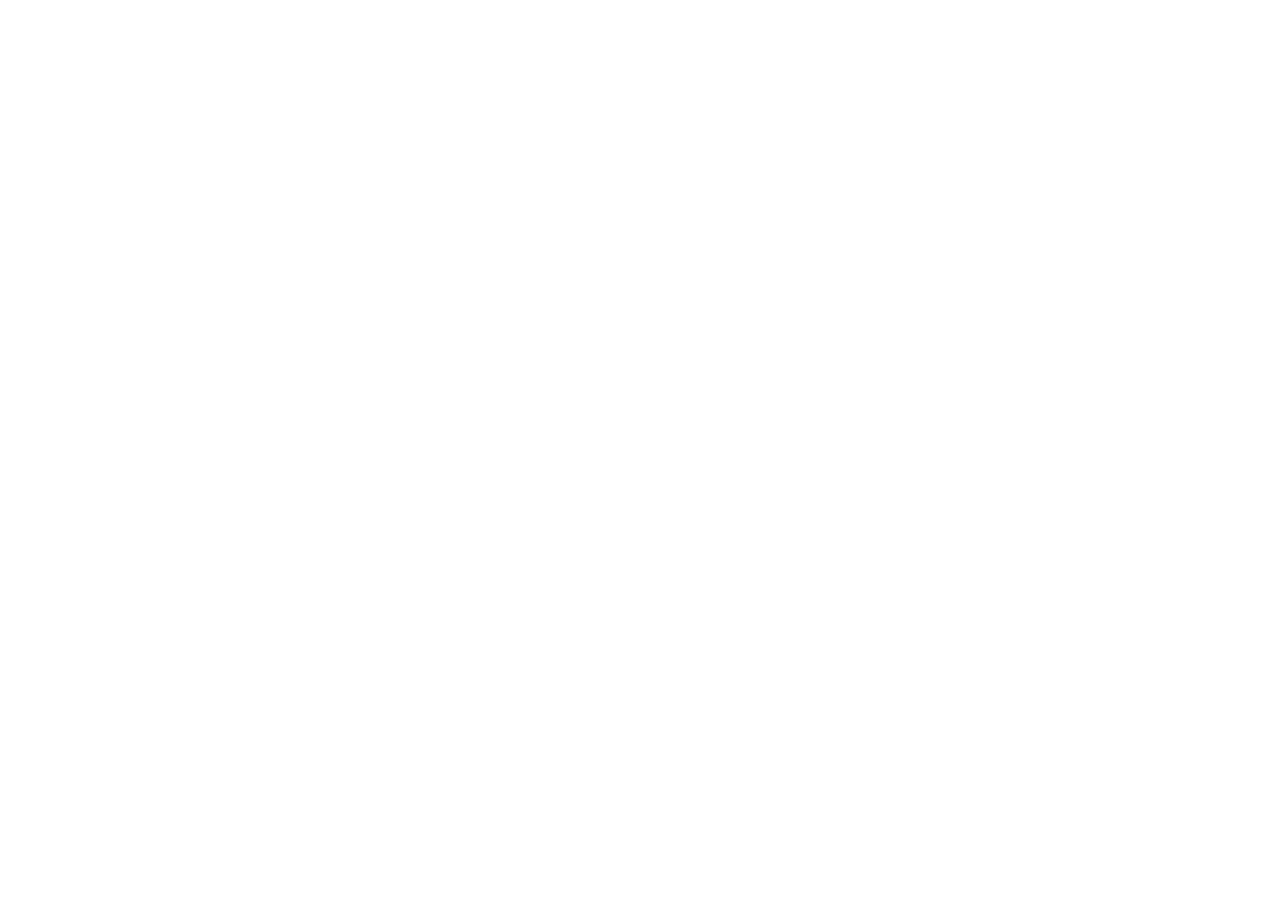
==== index.html @ 5a8f2310 "Add resource" ====
<!DOCTYPE html>
<html>
  <head>
    <title>Simple Map</title>
    <meta name="viewport" content="initial-scale=1.0">
    <meta charset="utf-8">
      <script src="js/map.js"></script>
      <link rel="stylesheet" href="css/index.css">
  </head>
  <body>
    <div id="map"></div>
    <script>
      var map;
      function initMap() {
        map = new google.maps.Map(document.getElementById('map'), {
          center: {lat: -34.397, lng: 150.644},
          zoom: 8
        });
      }
    </script>
    <script src="https://maps.googleapis.com/maps/api/js?key=AIzaSyC82bY4oVrgGikcPnihB7L_Y3M46egyhnU&callback=initMap"
    async defer></script>
  </body>
</html>
---- css/index.css ----
#map {
         height: 60%;
     }

     /* Optional: Makes the sample page fill the window. */
     html,
     body {
         height: 100%;
         margin: 0;
         padding: 0;
     }


     * {
         box-sizing: border-box;
     }

     .header {
         border: 1px solid red;
         padding: 15px;
     }

     .row::after {
         content: "";
         clear: both;
         display: table;
     }

     [class*="col-"] {
         float: left;
         padding: 15px;
     }

     .col-1 {
         width: 8.33%;
     }

     .col-2 {
         width: 16.66%;
     }

     .col-3 {
         width: 25%;
     }

     .col-4 {
         width: 33.33%;
     }

     .col-5 {
         width: 41.66%;
     }

     .col-6 {
         width: 50%;
     }

     .col-7 {
         width: 58.33%;
     }

     .col-8 {
         width: 66.66%;
     }

     .col-9 {
         width: 75%;
     }

     .col-10 {
         width: 83.33%;
     }

     .col-11 {
         width: 91.66%;
     }

     .col-12 {
         width: 100%;
     }
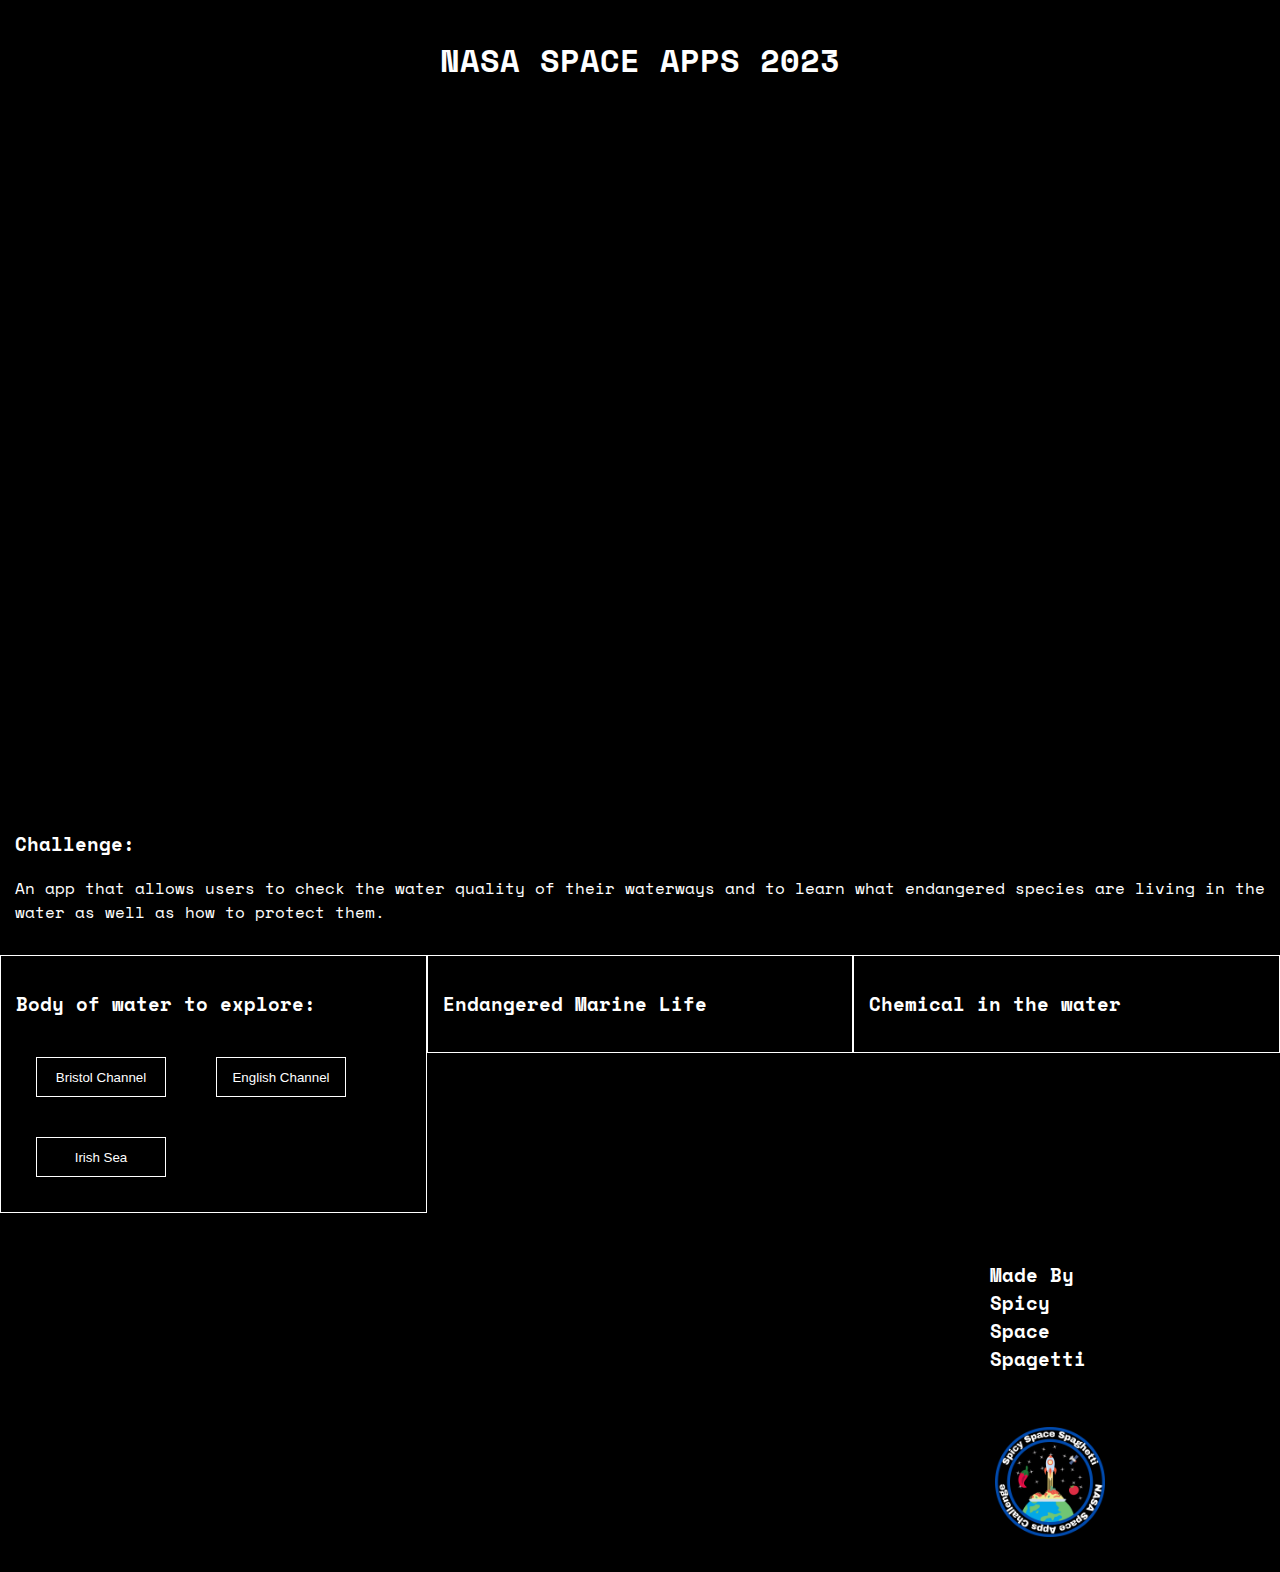
==== commit 132ed877: "Working version of the map" ====
--- a/index.html
+++ b/index.html
@@ -1,24 +1,71 @@
 <!DOCTYPE html>
 <html>
-  <head>
-    <title>Simple Map</title>
-    <meta name="viewport" content="initial-scale=1.0">
+
+<head>
     <meta charset="utf-8">
-      <script src="js/map.js"></script>
-      <link rel="stylesheet" href="css/index.css">
-  </head>
-  <body>
-    <div id="map"></div>
-    <script>
-      var map;
-      function initMap() {
-        map = new google.maps.Map(document.getElementById('map'), {
-          center: {lat: -34.397, lng: 150.644},
-          zoom: 8
-        });
-      }
-    </script>
-    <script src="https://maps.googleapis.com/maps/api/js?key=AIzaSyC82bY4oVrgGikcPnihB7L_Y3M46egyhnU&callback=initMap"
-    async defer></script>
-  </body>
-</html>+    <title>Display a map on a webpage</title>
+    <meta name="viewport" content="initial-scale=1,maximum-scale=1,user-scalable=no">
+    <link href="https://api.mapbox.com/mapbox-gl-js/v2.14.1/mapbox-gl.css" rel="stylesheet">
+
+    <link rel="stylesheet" href="css/index.css">
+    <script src="https://api.mapbox.com/mapbox-gl-js/v2.14.1/mapbox-gl.js"></script>
+    <link rel="preconnect" href="https://fonts.googleapis.com">
+    <link rel="preconnect" href="https://fonts.gstatic.com" crossorigin>
+    <link href="https://fonts.googleapis.com/css2?family=Roboto:wght@100&family=Space+Mono&display=swap" rel="stylesheet">
+    <script src="js/map.js"></script>
+</head>
+
+<body>
+    <div class="row">
+        <div class="col-12">
+            <h1 style="text-align: center;">NASA SPACE APPS 2023 </h1>
+        </div>
+    </div>
+    <div id="map-container">
+        <div id="map">
+        </div>
+    </div>
+
+
+    <div class="row">
+
+        <div class="col-12">
+            <h3>Challenge:</h3>
+            <p>An app that allows users to check the water quality of their waterways and to learn what endangered species are living in the water as well as how to protect them. </p>
+        </div>
+
+
+    </div>
+
+
+    <div class="row">
+
+        <div class="col-4" style="border: solid white 1px;">
+            <h3>Body of water to explore: </h3>
+            <button class="custom-btn btn-3"><span>Bristol Channel</span></button>
+            <button class="custom-btn btn-3"><span>English Channel</span></button>
+            <button class="custom-btn btn-3"><span>Irish Sea</span></button>
+        </div>
+        <div class="col-4" style="border: solid white 1px;">
+            <h3>Endangered Marine Life</h3>
+            <ul>
+            </ul>
+        </div>
+        <div class="col-4" style="border: solid white 1px;">
+            <h3>Chemical in the water</h3>
+        </div>
+    </div>
+
+
+
+    <div class="row">
+        <div class="col-3" style="float: right">
+            <div class="col-6">
+                <h3>Made By<br>Spicy Space Spagetti</h3>
+            </div>
+            <img class="col-6" style="height:150px; width:150px;padding:20px" src="img/spicy.png">
+        </div>
+    </div>
+</body>
+
+</html>
--- a/css/index.css
+++ b/css/index.css
@@ -1,80 +1,179 @@
-     #map {
-         height: 60%;
-     }
+#map-container {
+    position: relative;
+    height: 75%;
+    width: 100%;
+}
 
-     /* Optional: Makes the sample page fill the window. */
-     html,
-     body {
-         height: 100%;
-         margin: 0;
-         padding: 0;
-     }
+#map {
+    position: relative;
+    height: inherit;
+    width: inherit;
+}
+
+/* Optional: Makes the sample page fill the window. */
+html,
+body {
+    height: 100%;
+    margin: 0;
+    padding: 0;
+    background-color: black;
+    color: white;
+    font-family: 'Roboto', sans-serif;
+    font-family: 'Space Mono', monospace;
+
+}
 
 
-     * {
-         box-sizing: border-box;
-     }
+* {
+    box-sizing: border-box;
+}
 
-     .header {
-         border: 1px solid red;
-         padding: 15px;
-     }
+.header {
+    border: 1px solid red;
+    padding: 15px;
+}
 
-     .row::after {
-         content: "";
-         clear: both;
-         display: table;
-     }
+.row::after {
+    content: "";
+    clear: both;
+    display: table;
+}
 
-     [class*="col-"] {
-         float: left;
-         padding: 15px;
-     }
+[class*="col-"] {
+    float: left;
+    padding: 15px;
+}
 
-     .col-1 {
-         width: 8.33%;
-     }
+.col-1 {
+    width: 8.33%;
+}
 
-     .col-2 {
-         width: 16.66%;
-     }
+.col-2 {
+    width: 16.66%;
+}
 
-     .col-3 {
-         width: 25%;
-     }
+.col-3 {
+    width: 25%;
+}
 
-     .col-4 {
-         width: 33.33%;
-     }
+.col-4 {
+    width: 33.33%;
+}
 
-     .col-5 {
-         width: 41.66%;
-     }
+.col-5 {
+    width: 41.66%;
+}
 
-     .col-6 {
-         width: 50%;
-     }
+.col-6 {
+    width: 50%;
+}
 
-     .col-7 {
-         width: 58.33%;
-     }
+.col-7 {
+    width: 58.33%;
+}
 
-     .col-8 {
-         width: 66.66%;
-     }
+.col-8 {
+    width: 66.66%;
+}
 
-     .col-9 {
-         width: 75%;
-     }
+.col-9 {
+    width: 75%;
+}
 
-     .col-10 {
-         width: 83.33%;
-     }
+.col-10 {
+    width: 83.33%;
+}
 
-     .col-11 {
-         width: 91.66%;
-     }
+.col-11 {
+    width: 91.66%;
+}
 
-     .col-12 {
-         width: 100%;
-     }
+.col-12 {
+    width: 100%;
+}
+
+
+
+button {
+  margin: 20px;
+  outline: none;
+}
+.custom-btn {
+  width: 130px;
+  height: 40px;
+  padding: 10px 25px;
+  border: 2px solid #000;
+  font-family: 'Lato', sans-serif;
+  font-weight: 500;
+  background: transparent;
+  cursor: pointer;
+  transition: all 0.3s ease;
+  position: relative;
+  display: inline-block;
+  color:  white;
+}
+
+
+
+/* 3 */
+.btn-3 {
+  line-height: 39px;
+  padding: 0;
+  border: solid 1px white;
+}
+.btn-3:hover{
+  background: transparent;
+  color: blue;
+}
+.btn-3 span {
+  position: relative;
+  display: block;
+  width: 100%;
+  height: 100%;
+}
+.btn-3:before,
+.btn-3:after {
+  position: absolute;
+  content: "";
+  left: 0;
+  top: 0;
+  background: #000;
+  transition: all 0.3s ease;
+}
+.btn-3:before {
+  height: 0%;
+  width: 2px;
+}
+.btn-3:after {
+  width: 0%;
+  height: 2px;
+}
+.btn-3:hover:before {
+  height: 100%;
+}
+.btn-3:hover:after {
+  width: 100%;
+}
+.btn-3 span:before,
+.btn-3 span:after {
+  position: absolute;
+  content: "";
+  right: 0;
+  bottom: 0;
+  background: #000;
+  transition: all 0.3s ease;
+}
+.btn-3 span:before {
+  width: 2px;
+  height: 0%;
+}
+.btn-3 span:after {
+  width: 0%;
+  height: 2px;
+}
+.btn-3 span:hover:before {
+  height: 100%;
+}
+.btn-3 span:hover:after {
+  width: 100%;
+}
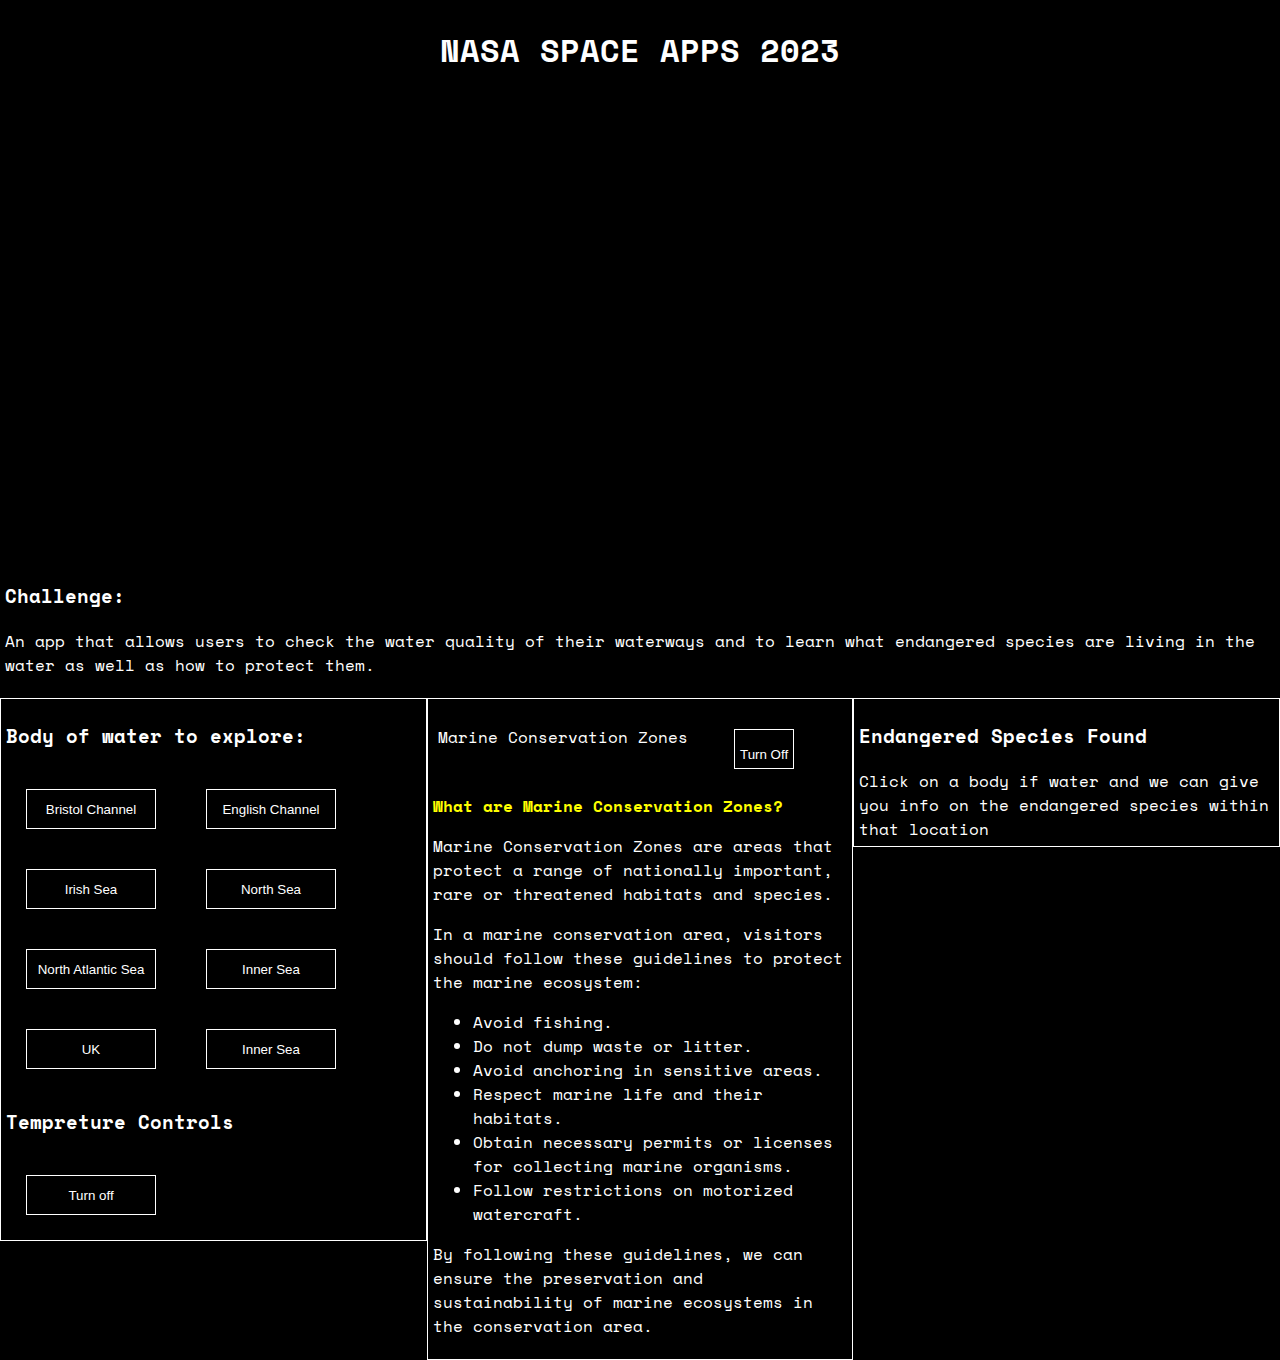
==== commit a92d3356: "Working version of the map" ====
--- a/index.html
+++ b/index.html
@@ -25,47 +25,76 @@
         <div id="map">
         </div>
     </div>
+    <div class="row">
+        <div class="col-12" style="margin-bottom: -40px;">
+            <div class="col-4">
 
+            </div>
+            <div class="col-4">
+                <h3 class="col-6" id="long"></h3>
+                <h3 class="col-6" id="lat"></h3>
+            </div>
+            <div class="col-4">
 
+            </div>
+        </div>
+
+    </div>
     <div class="row">
-
         <div class="col-12">
             <h3>Challenge:</h3>
             <p>An app that allows users to check the water quality of their waterways and to learn what endangered species are living in the water as well as how to protect them. </p>
         </div>
+    </div>
+    <div class="row">
+        <div class="col-4" style="border: solid white 1px;">
+            <h3>Body of water to explore: </h3>
+            <button class="custom-btn btn-3" id="bristolBtn"><span>Bristol Channel</span></button>
+            <button class="custom-btn btn-3" id="engChBtn"><span>English Channel</span></button>
+            <button class="custom-btn btn-3" id="irishBtn"><span>Irish Sea</span></button>
+            <button class="custom-btn btn-3" id="northBtn"><span>North Sea</span></button>
+            <button class="custom-btn btn-3" id="northABtn"><span>North Atlantic Sea</span></button>
+            <button class="custom-btn btn-3" id="innerSBtn"><span>Inner Sea</span></button>
+
+            <button class="custom-btn btn-3" ><span>UK
+                
+                </span></button>
+             <button class="custom-btn btn-3" ><span>Inner Sea</span></button>
+             <button class="custom-btn btn-3" style="display:none;"><span>Celtic Sea</span></button>
+            
+            <h3>Tempreture Controls</h3>
+            <button class="custom-btn btn-3" id="tempBtn"><span>Turn off</span></button>
+        </div>
+        <div class="col-4" style="border: solid white 1px;">
+            <p class="col-8">Marine Conservation Zones</p>
+            <div class="col-4"> <button style="width:auto;padding: 5px;" class="custom-btn btn-3" id="showMBtn">Turn Off</button></div>
 
 
-    </div>
+            <p style="color:yellow;"><b>What are Marine Conservation Zones?</b></p>
+            <p>Marine Conservation Zones are areas that protect a range of nationally important, rare or threatened habitats and species.</p>
 
 
-    <div class="row">
+            <p>In a marine conservation area, visitors should follow these guidelines to protect the marine ecosystem:</p>
+            <ul>
+                <li>Avoid fishing.</li>
+                <li>Do not dump waste or litter.</li>
+                <li>Avoid anchoring in sensitive areas.</li>
+                <li>Respect marine life and their habitats.</li>
+                <li>Obtain necessary permits or licenses for collecting marine organisms.</li>
+                <li>Follow restrictions on motorized watercraft.</li>
+            </ul>
+            <p>By following these guidelines, we can ensure the preservation and sustainability of marine ecosystems in the conservation area.</p>
 
-        <div class="col-4" style="border: solid white 1px;">
-            <h3>Body of water to explore: </h3>
-            <button class="custom-btn btn-3"><span>Bristol Channel</span></button>
-            <button class="custom-btn btn-3"><span>English Channel</span></button>
-            <button class="custom-btn btn-3"><span>Irish Sea</span></button>
         </div>
         <div class="col-4" style="border: solid white 1px;">
-            <h3>Endangered Marine Life</h3>
-            <ul>
-            </ul>
-        </div>
-        <div class="col-4" style="border: solid white 1px;">
-            <h3>Chemical in the water</h3>
+            <h3>Endangered Species Found</h3>
+            <div id="info">Click on a body if water and we can give you info on the endangered species within that location</div>
         </div>
     </div>
 
 
 
-    <div class="row">
-        <div class="col-3" style="float: right">
-            <div class="col-6">
-                <h3>Made By<br>Spicy Space Spagetti</h3>
-            </div>
-            <img class="col-6" style="height:150px; width:150px;padding:20px" src="img/spicy.png">
-        </div>
-    </div>
+
 </body>
 
 </html>
--- a/css/index.css
+++ b/css/index.css
@@ -1,14 +1,23 @@
 #map-container {
     position: relative;
-    height: 75%;
+    height: 70%;
     width: 100%;
+    margin-bottom: -200px;
 }
+
 
 #map {
     position: relative;
     height: inherit;
     width: inherit;
 }
+
+.mapboxgl-popup {
+     font-family: 'Roboto', sans-serif;
+    font-family: 'Space Mono', monospace;
+    color:black;
+}
+
 
 /* Optional: Makes the sample page fill the window. */
 html,
@@ -28,11 +37,6 @@
     box-sizing: border-box;
 }
 
-.header {
-    border: 1px solid red;
-    padding: 15px;
-}
-
 .row::after {
     content: "";
     clear: both;
@@ -41,7 +45,7 @@
 
 [class*="col-"] {
     float: left;
-    padding: 15px;
+    padding: 5px;
 }
 
 .col-1 {
@@ -95,85 +99,98 @@
 
 
 button {
-  margin: 20px;
-  outline: none;
+    margin: 20px;
+    outline: none;
 }
+
 .custom-btn {
-  width: 130px;
-  height: 40px;
-  padding: 10px 25px;
-  border: 2px solid #000;
-  font-family: 'Lato', sans-serif;
-  font-weight: 500;
-  background: transparent;
-  cursor: pointer;
-  transition: all 0.3s ease;
-  position: relative;
-  display: inline-block;
-  color:  white;
+    width: 130px;
+    height: 40px;
+    padding: 10px 25px;
+    border: 2px solid #000;
+    font-family: 'Lato', sans-serif;
+    font-weight: 500;
+    background: transparent;
+    cursor: pointer;
+    transition: all 0.3s ease;
+    position: relative;
+    display: inline-block;
+    color: white;
 }
 
 
 
 /* 3 */
 .btn-3 {
-  line-height: 39px;
-  padding: 0;
-  border: solid 1px white;
+    line-height: 39px;
+    padding: 0;
+    border: solid 1px white;
 }
-.btn-3:hover{
-  background: transparent;
-  color: blue;
+
+.btn-3:hover {
+    background: transparent;
+    color: yellow;
 }
+
 .btn-3 span {
-  position: relative;
-  display: block;
-  width: 100%;
-  height: 100%;
+    position: relative;
+    display: block;
+    width: 100%;
+    height: 100%;
 }
+
 .btn-3:before,
 .btn-3:after {
-  position: absolute;
-  content: "";
-  left: 0;
-  top: 0;
-  background: #000;
-  transition: all 0.3s ease;
+    position: absolute;
+    content: "";
+    left: 0;
+    top: 0;
+    background: #000;
+    transition: all 0.3s ease;
 }
+
 .btn-3:before {
-  height: 0%;
-  width: 2px;
+    height: 0%;
+    width: 2px;
 }
+
 .btn-3:after {
-  width: 0%;
-  height: 2px;
+    width: 0%;
+    height: 2px;
 }
+
 .btn-3:hover:before {
-  height: 100%;
+    height: 100%;
 }
+
 .btn-3:hover:after {
-  width: 100%;
+    width: 100%;
 }
+
 .btn-3 span:before,
 .btn-3 span:after {
-  position: absolute;
-  content: "";
-  right: 0;
-  bottom: 0;
-  background: #000;
-  transition: all 0.3s ease;
+    position: absolute;
+    content: "";
+    right: 0;
+    bottom: 0;
+    background: #000;
+    transition: all 0.3s ease;
 }
+
 .btn-3 span:before {
-  width: 2px;
-  height: 0%;
+    width: 2px;
+    height: 0%;
 }
+
 .btn-3 span:after {
-  width: 0%;
-  height: 2px;
+    width: 0%;
+    height: 2px;
 }
+
 .btn-3 span:hover:before {
-  height: 100%;
+    height: 100%;
 }
+
 .btn-3 span:hover:after {
-  width: 100%;
+    width: 100%;
 }
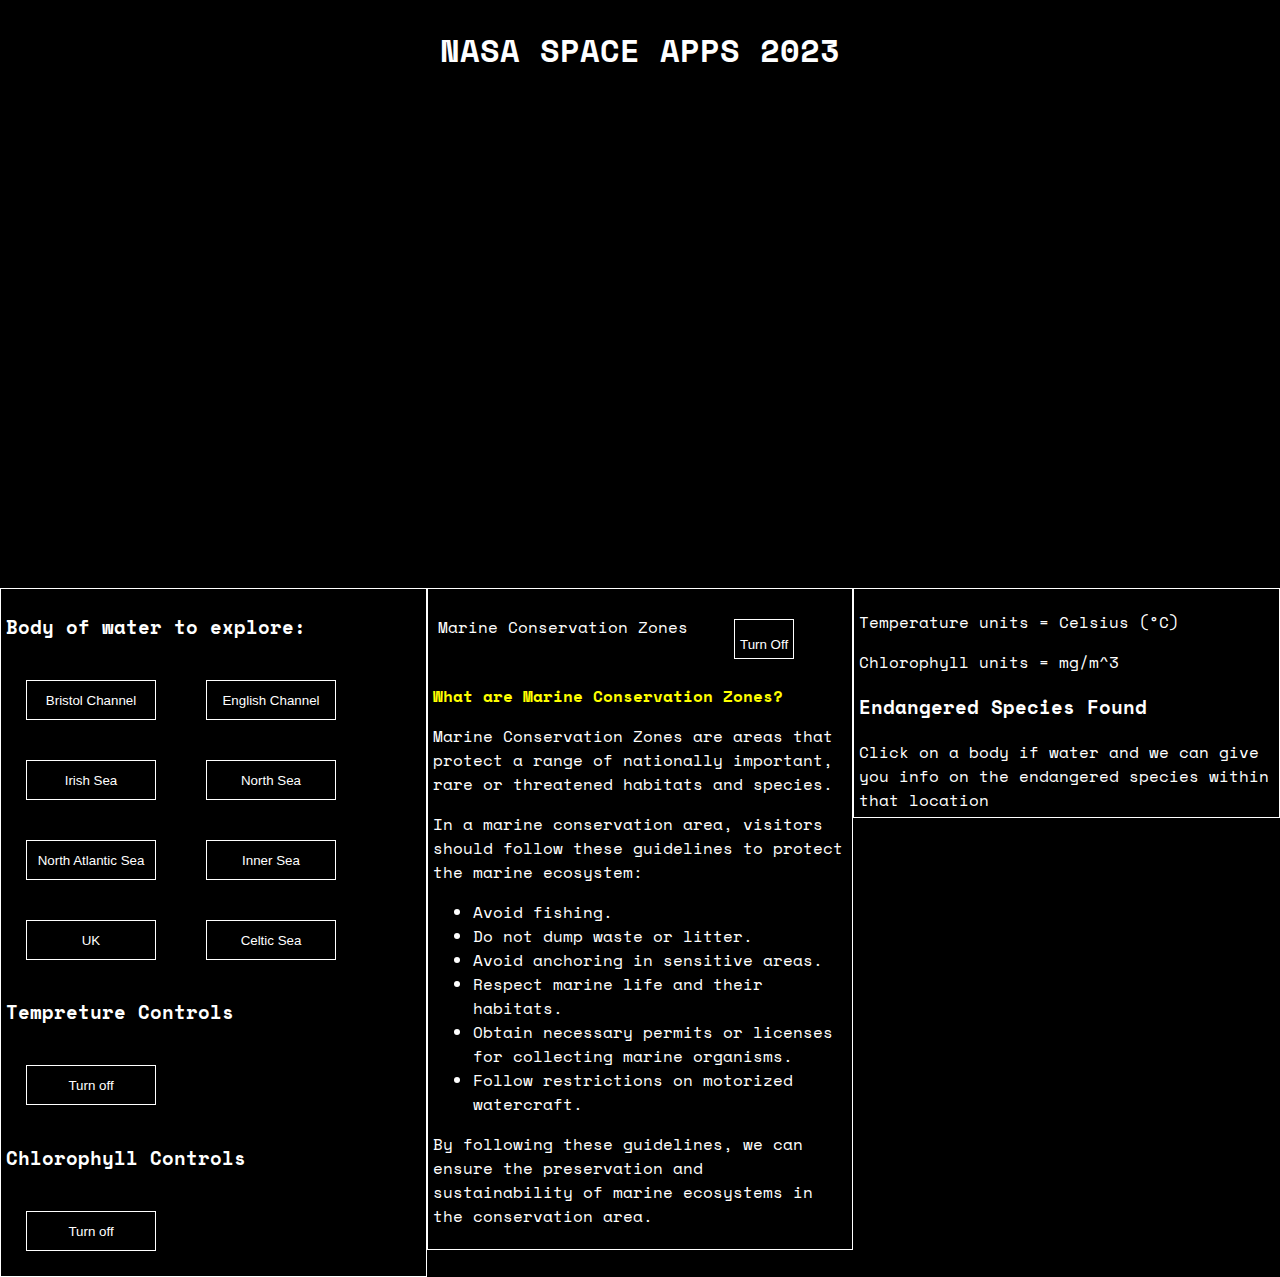
==== commit 548f3e15: "Working version of the map" ====
--- a/index.html
+++ b/index.html
@@ -3,7 +3,7 @@
 
 <head>
     <meta charset="utf-8">
-    <title>Display a map on a webpage</title>
+    <title>NASA Space App 2023</title>
     <meta name="viewport" content="initial-scale=1,maximum-scale=1,user-scalable=no">
     <link href="https://api.mapbox.com/mapbox-gl-js/v2.14.1/mapbox-gl.css" rel="stylesheet">
 
@@ -18,7 +18,7 @@
 <body>
     <div class="row">
         <div class="col-12">
-            <h1 style="text-align: center;">NASA SPACE APPS 2023 </h1>
+            <h1 style="text-align: center;">NASA SPACE APPS 2023</h1>
         </div>
     </div>
     <div id="map-container">
@@ -26,7 +26,7 @@
         </div>
     </div>
     <div class="row">
-        <div class="col-12" style="margin-bottom: -40px;">
+        <div class="col-12" style="margin-bottom: -10px;">
             <div class="col-4">
 
             </div>
@@ -41,12 +41,6 @@
 
     </div>
     <div class="row">
-        <div class="col-12">
-            <h3>Challenge:</h3>
-            <p>An app that allows users to check the water quality of their waterways and to learn what endangered species are living in the water as well as how to protect them. </p>
-        </div>
-    </div>
-    <div class="row">
         <div class="col-4" style="border: solid white 1px;">
             <h3>Body of water to explore: </h3>
             <button class="custom-btn btn-3" id="bristolBtn"><span>Bristol Channel</span></button>
@@ -59,11 +53,13 @@
             <button class="custom-btn btn-3" ><span>UK
                 
                 </span></button>
-             <button class="custom-btn btn-3" ><span>Inner Sea</span></button>
-             <button class="custom-btn btn-3" style="display:none;"><span>Celtic Sea</span></button>
+             <button class="custom-btn btn-3" id="celticBtn" ><span>Celtic Sea</span></button>
             
             <h3>Tempreture Controls</h3>
             <button class="custom-btn btn-3" id="tempBtn"><span>Turn off</span></button>
+            
+            <h3>Chlorophyll Controls</h3>
+            <button class="custom-btn btn-3" id="chlorBtn"><span>Turn off</span></button>
         </div>
         <div class="col-4" style="border: solid white 1px;">
             <p class="col-8">Marine Conservation Zones</p>
@@ -87,8 +83,11 @@
 
         </div>
         <div class="col-4" style="border: solid white 1px;">
+            <p>Temperature units = Celsius (°C) </p>
+            <p>Chlorophyll units = mg/m^3 </p>
+            
             <h3>Endangered Species Found</h3>
-            <div id="info">Click on a body if water and we can give you info on the endangered species within that location</div>
+            <div id="info" style="word-wrap: break-word;">Click on a body if water and we can give you info on the endangered species within that location</div>
         </div>
     </div>
 
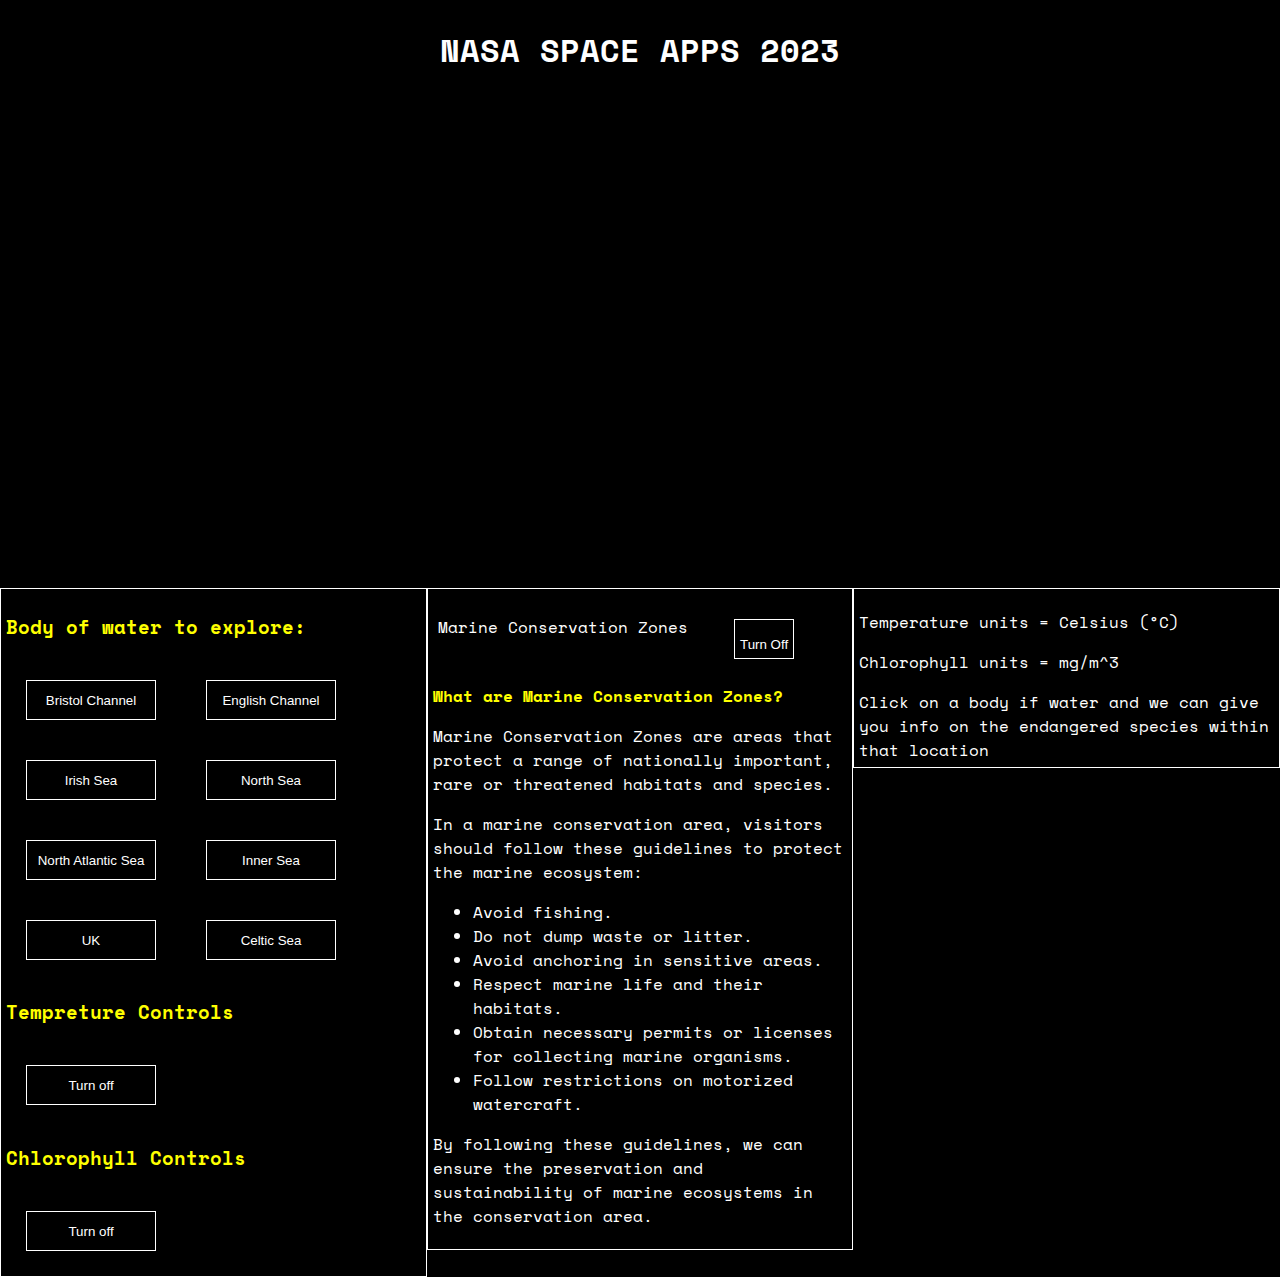
==== commit d3360919: "Working version of the map" ====
--- a/index.html
+++ b/index.html
@@ -50,7 +50,7 @@
             <button class="custom-btn btn-3" id="northABtn"><span>North Atlantic Sea</span></button>
             <button class="custom-btn btn-3" id="innerSBtn"><span>Inner Sea</span></button>
 
-            <button class="custom-btn btn-3" ><span>UK
+            <button class="custom-btn btn-3" id="ukBtn"><span>UK
                 
                 </span></button>
              <button class="custom-btn btn-3" id="celticBtn" ><span>Celtic Sea</span></button>
@@ -85,8 +85,6 @@
         <div class="col-4" style="border: solid white 1px;">
             <p>Temperature units = Celsius (°C) </p>
             <p>Chlorophyll units = mg/m^3 </p>
-            
-            <h3>Endangered Species Found</h3>
             <div id="info" style="word-wrap: break-word;">Click on a body if water and we can give you info on the endangered species within that location</div>
         </div>
     </div>
--- a/css/index.css
+++ b/css/index.css
@@ -5,6 +5,9 @@
     margin-bottom: -200px;
 }
 
+h3{
+    color:yellow;
+}
 
 #map {
     position: relative;
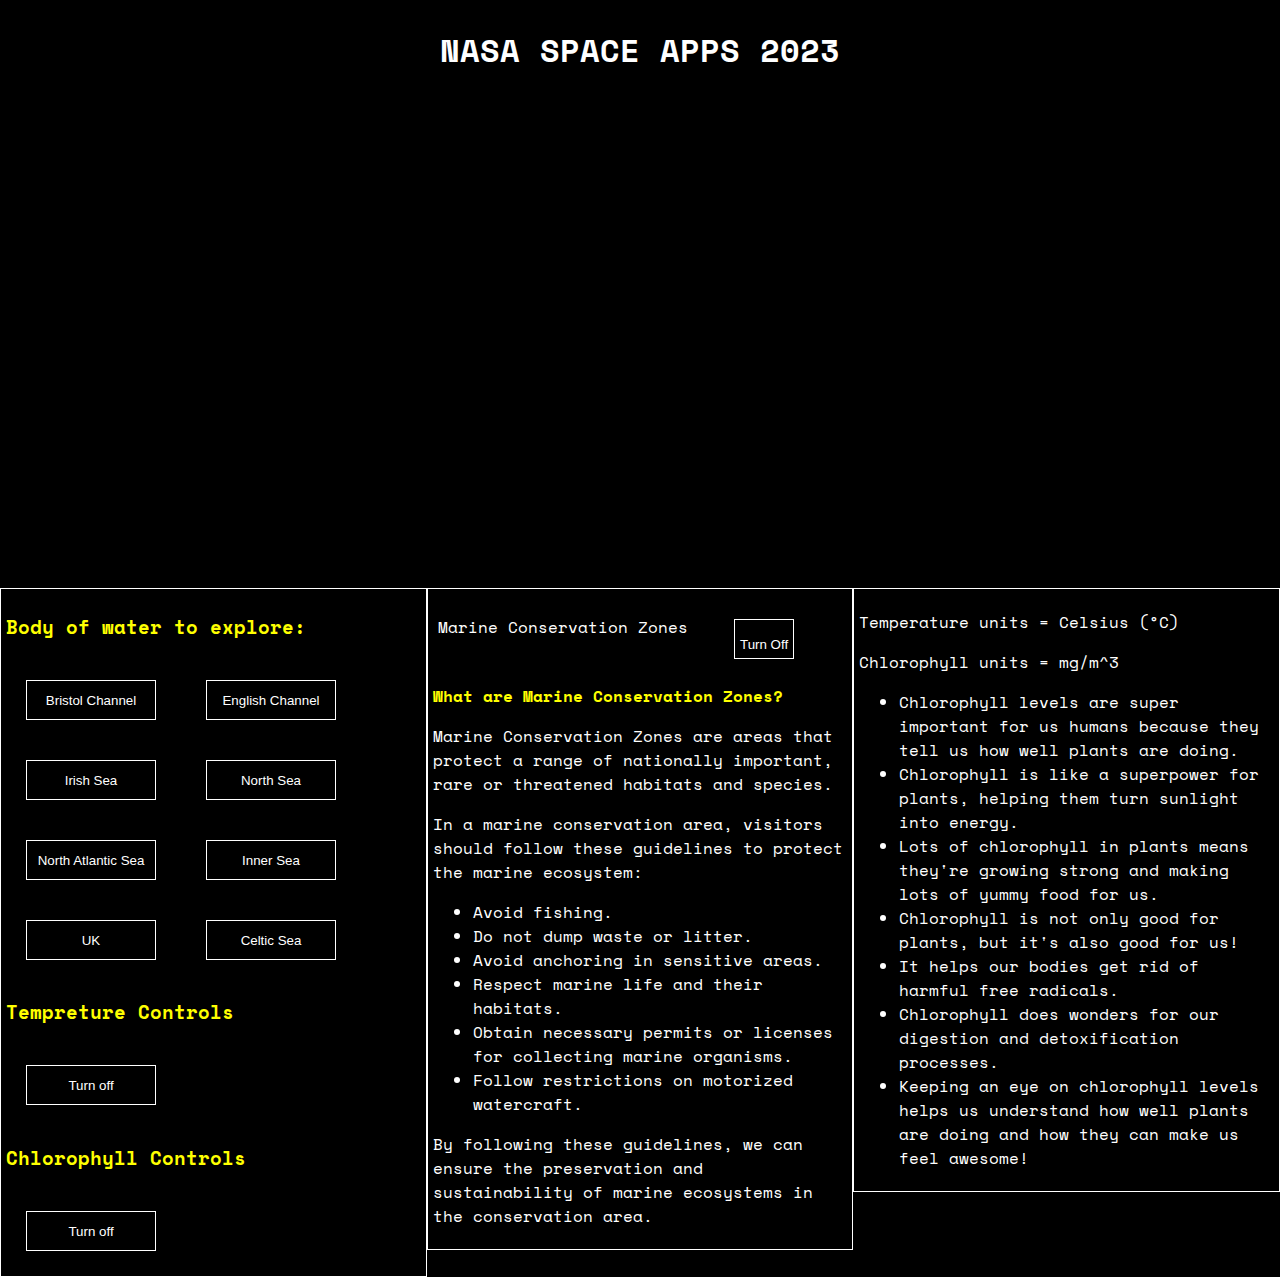
==== commit 594ee6f7: "Working version of the map" ====
--- a/index.html
+++ b/index.html
@@ -51,13 +51,13 @@
             <button class="custom-btn btn-3" id="innerSBtn"><span>Inner Sea</span></button>
 
             <button class="custom-btn btn-3" id="ukBtn"><span>UK
-                
+
                 </span></button>
-             <button class="custom-btn btn-3" id="celticBtn" ><span>Celtic Sea</span></button>
-            
+            <button class="custom-btn btn-3" id="celticBtn"><span>Celtic Sea</span></button>
+
             <h3>Tempreture Controls</h3>
             <button class="custom-btn btn-3" id="tempBtn"><span>Turn off</span></button>
-            
+
             <h3>Chlorophyll Controls</h3>
             <button class="custom-btn btn-3" id="chlorBtn"><span>Turn off</span></button>
         </div>
@@ -85,7 +85,17 @@
         <div class="col-4" style="border: solid white 1px;">
             <p>Temperature units = Celsius (°C) </p>
             <p>Chlorophyll units = mg/m^3 </p>
-            <div id="info" style="word-wrap: break-word;">Click on a body if water and we can give you info on the endangered species within that location</div>
+            <div id="info">
+                <ul>
+                    <li>Chlorophyll levels are super important for us humans because they tell us how well plants are doing.</li>
+                    <li>Chlorophyll is like a superpower for plants, helping them turn sunlight into energy.</li>
+                    <li>Lots of chlorophyll in plants means they're growing strong and making lots of yummy food for us.</li>
+                    <li>Chlorophyll is not only good for plants, but it's also good for us!</li>
+                    <li>It helps our bodies get rid of harmful free radicals.</li>
+                    <li>Chlorophyll does wonders for our digestion and detoxification processes.</li>
+                    <li>Keeping an eye on chlorophyll levels helps us understand how well plants are doing and how they can make us feel awesome!</li>
+                </ul>
+            </div>
         </div>
     </div>
 
